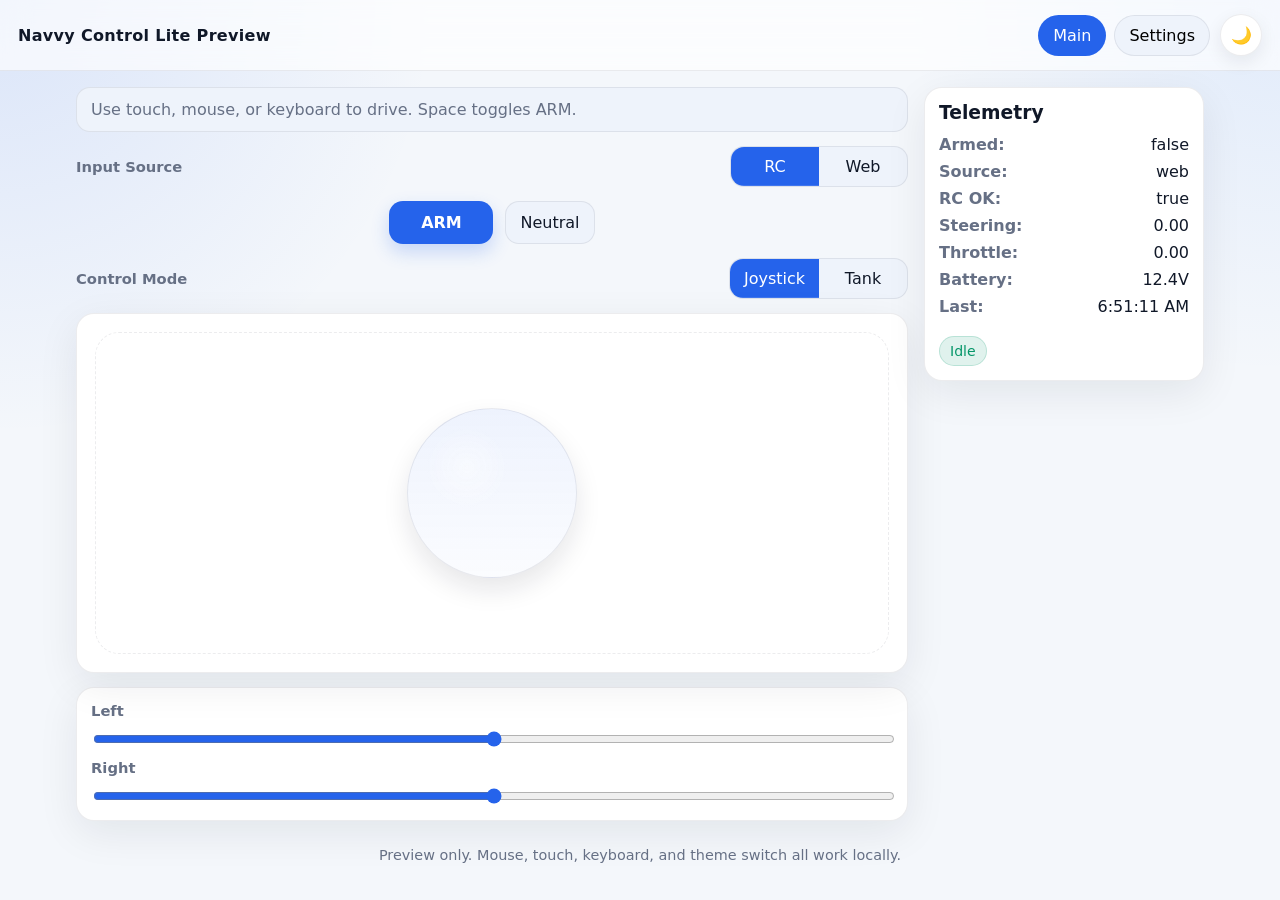
==== data/preview.html @ adaef07f "Updated UI elements" ====
<!doctype html>
<html lang="en" data-theme="light">
<head>
  <meta charset="utf-8" />
  <meta name="viewport" content="width=device-width,initial-scale=1" />
  <title>Navvy Control Lite Preview</title>
  <style>
    :root{color-scheme:light;--bg:#f4f7fb;--panel:#fff;--panel2:#eef3fb;--text:#101828;--muted:#667085;--border:rgba(16,24,40,.08);--accent:#2563eb;--accent2:#1d4ed8;--danger:#dc2626;--success:#059669;--shadow:0 12px 40px rgba(16,24,40,.08)}
    [data-theme="dark"]{color-scheme:dark;--bg:#07111f;--panel:#0d1728;--panel2:#132036;--text:#e5eef9;--muted:#94a3b8;--border:rgba(148,163,184,.16);--accent:#60a5fa;--accent2:#93c5fd;--danger:#fb7185;--success:#34d399;--shadow:0 16px 44px rgba(0,0,0,.3)}
    *{box-sizing:border-box;font-family:Inter,ui-sans-serif,system-ui,-apple-system,BlinkMacSystemFont,"Segoe UI",sans-serif}
    html,body{margin:0;min-height:100%;background:radial-gradient(circle at top left, rgba(37,99,235,.12), transparent 28%),radial-gradient(circle at top right, rgba(59,130,246,.10), transparent 24%),var(--bg);color:var(--text)}
    a{text-decoration:none;color:inherit}
    button,input{font:inherit}
    button{touch-action:manipulation}
    .topbar{display:flex;align-items:center;justify-content:space-between;gap:12px;padding:14px 18px;background:rgba(255,255,255,.65);backdrop-filter:blur(14px);border-bottom:1px solid var(--border);position:sticky;top:0;z-index:10}
    [data-theme="dark"] .topbar{background:rgba(13,23,40,.8)}
    .topbar h1{margin:0;font-size:1rem;letter-spacing:.02em}
    .topbar nav{display:flex;gap:10px;align-items:center}
    .icon-btn,.chip,.seg,.big,.muted{transition:transform .18s ease,background-color .18s ease,color .18s ease,border-color .18s ease,box-shadow .18s ease}
    .icon-btn{background:var(--panel);border:1px solid var(--border);font-size:1.05rem;cursor:pointer;width:42px;height:42px;border-radius:999px;display:grid;place-items:center;box-shadow:0 6px 18px rgba(16,24,40,.08)}
    .container{max-width:1160px;margin:0 auto;padding:16px;display:grid;gap:16px;grid-template-columns:minmax(0,1fr) 280px}
    .panel{background:var(--panel);padding:14px;border-radius:18px;border:1px solid var(--border);box-shadow:var(--shadow)}
    .controls{display:grid;gap:14px}
    .hint{margin:0;padding:12px 14px;border:1px solid var(--border);border-radius:14px;background:var(--panel2);color:var(--muted)}
    .row{display:flex;align-items:center;justify-content:space-between;gap:12px;flex-wrap:wrap}
    .row.center{justify-content:center}
    label{color:var(--muted);font-size:.92rem;font-weight:600}
    .segmented{display:inline-flex;border-radius:14px;overflow:hidden;border:1px solid var(--border);background:var(--panel2)}
    .seg{padding:10px 14px;border:0;background:transparent;color:var(--text);cursor:pointer;min-width:88px}
    .seg.active{background:var(--accent);color:#fff;box-shadow:inset 0 -1px 0 rgba(255,255,255,.12)}
    .seg:focus-visible,.icon-btn:focus-visible,.big:focus-visible,.muted:focus-visible,a:focus-visible,input:focus-visible{outline:2px solid var(--accent);outline-offset:2px}
    .big{padding:12px 18px;background:var(--accent);color:#fff;border:0;border-radius:14px;cursor:pointer;min-width:104px;font-weight:650;box-shadow:0 8px 18px rgba(37,99,235,.22)}
    .big.danger{background:var(--danger);box-shadow:0 8px 18px rgba(220,38,38,.22)}
    .muted{padding:11px 14px;border:1px solid var(--border);background:var(--panel2);border-radius:14px;cursor:pointer;color:var(--text)}
    .joystick{height:min(54vw,360px);display:flex;align-items:center;justify-content:center;touch-action:none;user-select:none;position:relative;overflow:hidden}
    .joystick::before{content:"";position:absolute;inset:18px;border-radius:24px;border:1px dashed var(--border);pointer-events:none}
    .stick{width:min(42vw,170px);aspect-ratio:1;border-radius:50%;background:radial-gradient(circle at 35% 35%, rgba(255,255,255,.45), transparent 26%),linear-gradient(180deg, rgba(37,99,235,.08), rgba(37,99,235,.02));border:1px solid var(--border);position:relative;box-shadow:0 12px 26px rgba(16,24,40,.10);will-change:transform}
    .telemetry{align-self:start;position:sticky;top:76px}
    .tele-row{margin:8px 0;display:flex;justify-content:space-between;gap:10px;color:var(--text)}
    .tele-row strong{color:var(--muted);font-weight:600}
    .status-pill{margin-top:12px;display:inline-flex;padding:6px 10px;border-radius:999px;background:rgba(5,150,105,.12);color:var(--success);font-size:.88rem;border:1px solid rgba(5,150,105,.18)}
    .status-pill[data-state="error"]{background:rgba(220,38,38,.12);color:var(--danger);border-color:rgba(220,38,38,.18)}
    .settings{display:grid;gap:12px;grid-template-columns:repeat(2,minmax(0,1fr))}
    .settings .wide{grid-column:1 / -1}
    input[type="text"],input[type="password"]{width:100%;padding:12px 14px;margin:6px 0 10px;border-radius:12px;border:1px solid var(--border);background:var(--panel2);color:var(--text)}
    input[type="range"]{width:100%;accent-color:var(--accent)}
    pre{white-space:pre-wrap;word-break:break-word;background:rgba(127,127,127,.08);padding:12px;border-radius:12px;border:1px solid var(--border);margin:0}
    .hidden{display:none}
    .page-switch{display:flex;gap:8px;flex-wrap:wrap}
    .chip{padding:10px 14px;border-radius:999px;border:1px solid var(--border);background:var(--panel2);cursor:pointer}
    .chip.active{background:var(--accent);color:#fff;border-color:transparent}
    .foot{padding:10px 16px 22px;text-align:center;color:var(--muted);font-size:.9rem}
    @media (max-width:900px){.container{grid-template-columns:1fr}.telemetry{position:static}.settings{grid-template-columns:1fr}}
    @media (max-width:640px){.topbar{padding:12px 14px}.container{padding:12px}.panel{padding:12px;border-radius:16px}.row{align-items:stretch}.segmented{width:100%}.seg{flex:1;min-width:0}.row.center{gap:10px}.big,.muted{flex:1}.joystick{height:300px}.stick{width:38vw;min-width:128px}}
    @media (prefers-reduced-motion:reduce){*,*::before,*::after{animation:none!important;transition:none!important;scroll-behavior:auto!important}}
  </style>
</head>
<body>
  <header class="topbar">
    <h1>Navvy Control Lite Preview</h1>
    <nav>
      <div class="page-switch" aria-label="Preview section switcher">
        <button class="chip active" id="showMain" type="button">Main</button>
        <button class="chip" id="showSettings" type="button">Settings</button>
      </div>
      <button id="themeBtn" class="icon-btn" type="button" aria-label="Toggle theme">🌙</button>
    </nav>
  </header>

  <main class="container">
    <section id="mainView" class="controls">
      <p class="hint" id="controlHint" role="status" aria-live="polite">Use touch, mouse, or keyboard to drive. Space toggles ARM.</p>
      <div class="row">
        <label>Input Source</label>
        <div class="segmented" id="sourceSeg" role="tablist" aria-label="Input source selection">
          <button data-source="rc" class="seg active" type="button" aria-pressed="true">RC</button>
          <button data-source="web" class="seg" type="button" aria-pressed="false">Web</button>
        </div>
      </div>
      <div class="row center">
        <button id="armBtn" class="big" type="button" aria-pressed="false">ARM</button>
        <button id="neutralBtn" class="muted" type="button">Neutral</button>
      </div>
      <div class="row">
        <label>Control Mode</label>
        <div class="segmented" id="modeSeg" role="tablist" aria-label="Control mode selection">
          <button data-mode="joystick" class="seg active" type="button" aria-pressed="true">Joystick</button>
          <button data-mode="tank" class="seg" type="button" aria-pressed="false">Tank</button>
        </div>
      </div>
      <div id="joystickArea" class="panel joystick" role="application" aria-label="Joystick control pad" tabindex="0">
        <div id="stick" class="stick"></div>
      </div>
      <div id="tankArea" class="panel hidden" style="display:grid;gap:10px;">
        <label for="leftSlider">Left</label>
        <input id="leftSlider" type="range" min="-100" max="100" value="0">
        <label for="rightSlider">Right</label>
        <input id="rightSlider" type="range" min="-100" max="100" value="0">
      </div>
    </section>

    <section id="settingsView" class="controls hidden">
      <div class="panel">
        <h3 style="margin:0 0 12px;">Settings</h3>
        <div class="settings">
          <div>
            <label>Device MAC</label>
            <pre>A4:CF:12:9B:20:31</pre>
          </div>
          <div>
            <label>WiFi Network</label>
            <pre>Navvy-Lite</pre>
          </div>
          <div>
            <label>Connectivity</label>
            <pre>SoftAP + WebSocket</pre>
          </div>
          <div>
            <label>Firmware</label>
            <pre>0.1.0-preview</pre>
          </div>
          <div class="wide">
            <label>SSID</label>
            <input type="text" value="Navvy-Lite">
            <label>Password</label>
            <input type="password" value="••••••••">
          </div>
          <div class="wide">
            <label>Notes</label>
            <pre>Demo preview only. The production build wires this page to /api/info and /api/wifi.</pre>
          </div>
        </div>
      </div>
    </section>

    <aside class="telemetry panel">
      <h3 style="margin:0 0 12px;">Telemetry</h3>
      <div class="tele-row"><strong>Armed:</strong> <span id="tele-armed">false</span></div>
      <div class="tele-row"><strong>Source:</strong> <span id="tele-source">web</span></div>
      <div class="tele-row"><strong>RC OK:</strong> <span id="tele-rcok">true</span></div>
      <div class="tele-row"><strong>Steering:</strong> <span id="tele-steer">0.00</span></div>
      <div class="tele-row"><strong>Throttle:</strong> <span id="tele-throttle">0.00</span></div>
      <div class="tele-row"><strong>Battery:</strong> <span id="tele-batt">12.4V</span></div>
      <div class="tele-row"><strong>Last:</strong> <span id="tele-last">—</span></div>
      <div class="status-pill" id="wifiStatus">Idle</div>
    </aside>
  </main>

  <footer class="foot">Preview only. Mouse, touch, keyboard, and theme switch all work locally.</footer>

  <script>
    const root = document.documentElement;
    const state = { mode: 'joystick', source: 'rc', armed: false, current: { x: 0, y: 0 }, target: { x: 0, y: 0 }, deadzone: 0.08, smoothing: 0.18, keys: { up: false, down: false, left: false, right: false } };
    const clamp = (v, min, max) => Math.min(max, Math.max(min, v));
    const lerp = (a, b, t) => a + (b - a) * t;
    const deadzone = (v, z) => Math.abs(v) <= z ? 0 : Math.sign(v) * clamp((Math.abs(v) - z) / (1 - z), 0, 1);
    const $ = (id) => document.getElementById(id);
    const setTheme = (theme) => { root.setAttribute('data-theme', theme); $('themeBtn').textContent = theme === 'dark' ? '☀' : '🌙'; };
    $('themeBtn').addEventListener('click', () => setTheme(root.getAttribute('data-theme') === 'dark' ? 'light' : 'dark'));
    $('showMain').addEventListener('click', () => { $('mainView').classList.remove('hidden'); $('settingsView').classList.add('hidden'); $('showMain').classList.add('active'); $('showSettings').classList.remove('active'); });
    $('showSettings').addEventListener('click', () => { $('mainView').classList.add('hidden'); $('settingsView').classList.remove('hidden'); $('showSettings').classList.add('active'); $('showMain').classList.remove('active'); });
    const setHint = (text) => $('controlHint').textContent = text;
    const setTelemetry = (x, y) => { $('tele-steer').textContent = x.toFixed(2); $('tele-throttle').textContent = y.toFixed(2); $('tele-last').textContent = new Date().toLocaleTimeString(); };
    const syncSeg = (selector, key, value) => document.querySelectorAll(selector + ' .seg').forEach((b) => { const active = b.dataset[key] === value; b.classList.toggle('active', active); b.setAttribute('aria-pressed', active ? 'true' : 'false'); });
    document.getElementById('sourceSeg').addEventListener('click', (e) => { const b = e.target.closest('button'); if (!b) return; state.source = b.dataset.source; syncSeg('#sourceSeg', 'source', state.source); });
    document.getElementById('modeSeg').addEventListener('click', (e) => { const b = e.target.closest('button'); if (!b) return; state.mode = b.dataset.mode; syncSeg('#modeSeg', 'mode', state.mode); $('joystickArea').classList.toggle('hidden', state.mode !== 'joystick'); $('tankArea').classList.toggle('hidden', state.mode !== 'tank'); setHint(state.mode === 'joystick' ? 'Joystick mode active. Use touch, mouse, or arrow keys.' : 'Tank mode active. Use both sliders together for drive control.'); });
    $('armBtn').addEventListener('click', () => { state.armed = !state.armed; $('armBtn').textContent = state.armed ? 'DISARM' : 'ARM'; $('armBtn').classList.toggle('danger', state.armed); $('armBtn').setAttribute('aria-pressed', state.armed ? 'true' : 'false'); $('tele-armed').textContent = state.armed ? 'true' : 'false'; });
    $('neutralBtn').addEventListener('click', () => { state.current = { x: 0, y: 0 }; state.target = { x: 0, y: 0 }; $('stick').style.transform = 'translate(0px, 0px)'; $('leftSlider').value = '0'; $('rightSlider').value = '0'; setTelemetry(0, 0); setHint('Returned to neutral.'); });
    const area = $('joystickArea');
    const stick = $('stick');
    let active = false;
    const pointerXY = (e) => { const r = area.getBoundingClientRect(); return { x: clamp(((e.clientX - r.left) / r.width) * 2 - 1, -1, 1), y: clamp(-(((e.clientY - r.top) / r.height) * 2 - 1), -1, 1) }; };
    const updateTarget = (x, y) => { state.target.x = deadzone(x, state.deadzone); state.target.y = deadzone(y, state.deadzone); };
    const tick = () => { state.current.x = lerp(state.current.x, state.target.x, state.smoothing); state.current.y = lerp(state.current.y, state.target.y, state.smoothing); stick.style.transform = `translate(${(state.current.x * 56).toFixed(1)}px, ${(-state.current.y * 56).toFixed(1)}px)`; setTelemetry(state.current.x, state.current.y); requestAnimationFrame(tick); };
    area.addEventListener('pointerdown', (e) => { active = true; area.setPointerCapture(e.pointerId); const p = pointerXY(e); updateTarget(p.x, p.y); setHint('Dragging joystick. Release to return to neutral.'); });
    area.addEventListener('pointermove', (e) => { if (!active) return; const p = pointerXY(e); updateTarget(p.x, p.y); });
    const finish = (e) => { if (!active) return; active = false; updateTarget(0, 0); setHint('Joystick returned to neutral.'); };
    area.addEventListener('pointerup', finish);
    area.addEventListener('pointercancel', finish);
    area.addEventListener('lostpointercapture', finish);
    ['leftSlider', 'rightSlider'].forEach((id) => $(id).addEventListener('input', () => { $('tele-source').textContent = 'web'; $('tele-rcok').textContent = 'true'; $('wifiStatus').textContent = 'Idle'; }));
    document.addEventListener('keydown', (e) => { if (e.altKey || e.ctrlKey || e.metaKey) return; const map = { ArrowUp: 'up', ArrowDown: 'down', ArrowLeft: 'left', ArrowRight: 'right' }; if (e.key === ' ') { e.preventDefault(); $('armBtn').click(); return; } const key = map[e.key]; if (!key) return; e.preventDefault(); state.keys[key] = true; const x = (state.keys.right ? 1 : 0) - (state.keys.left ? 1 : 0); const y = (state.keys.up ? 1 : 0) - (state.keys.down ? 1 : 0); updateTarget(x, y); });
    document.addEventListener('keyup', (e) => { const map = { ArrowUp: 'up', ArrowDown: 'down', ArrowLeft: 'left', ArrowRight: 'right' }; const key = map[e.key]; if (!key) return; state.keys[key] = false; const x = (state.keys.right ? 1 : 0) - (state.keys.left ? 1 : 0); const y = (state.keys.up ? 1 : 0) - (state.keys.down ? 1 : 0); updateTarget(x, y); });
    $('tele-last').textContent = new Date().toLocaleTimeString();
    setTheme('light');
    requestAnimationFrame(tick);
  </script>
</body>
</html>
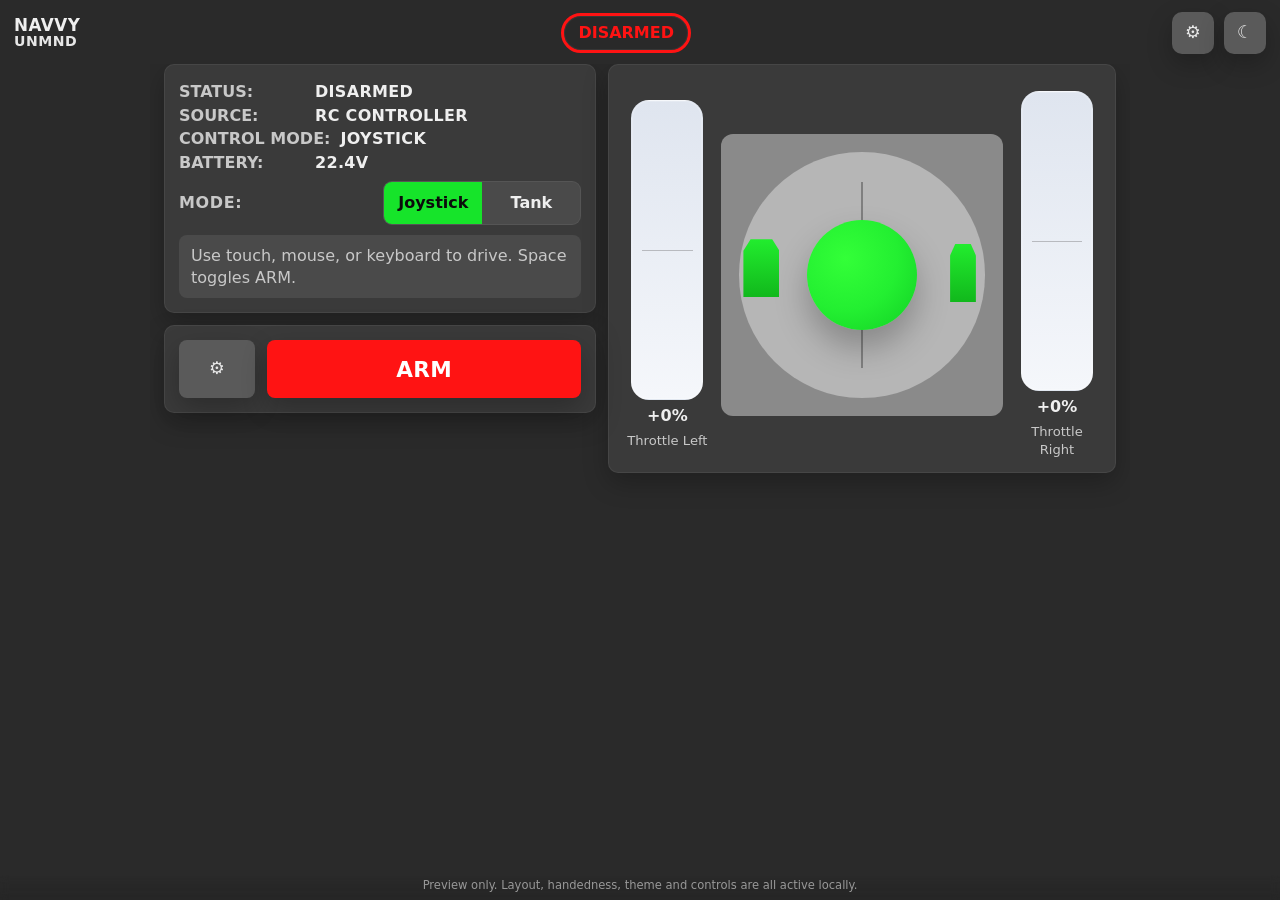
==== commit 9870237c: "Working prototype tested on device. Needs improvements to PWM recieve and UI scaling tweaks" ====
--- a/data/preview.html
+++ b/data/preview.html
@@ -1,4 +1,101 @@
 <!doctype html>
+<html lang="en">
+<head>
+  <meta charset="utf-8" />
+  <meta name="viewport" content="width=device-width,initial-scale=1" />
+  <title>Navvy Control Lite Preview</title>
+  <link rel="stylesheet" href="./style.css">
+</head>
+<body data-page="main" data-handed="right" data-theme="dark">
+  <header class="chrome">
+    <div class="brand" aria-label="Navvy brand">
+      <span>NAVVY</span>
+      <span>UNMND</span>
+    </div>
+
+    <button class="arm-pill arm-pill-disarmed" id="armPill" type="button" aria-live="polite" aria-pressed="false">DISARMED</button>
+
+    <div class="chrome-actions">
+      <a class="icon-btn icon-link" href="./settings-preview.html" aria-label="Open settings">
+        <span aria-hidden="true">⚙</span>
+      </a>
+      <button id="themeBtn" class="icon-btn" type="button" aria-label="Toggle theme">
+        <span aria-hidden="true">☾</span>
+      </button>
+    </div>
+  </header>
+
+  <main class="workspace workspace-main">
+    <section class="tile summary-tile">
+      <div class="summary-line"><span>STATUS:</span><strong id="statusValue">Disarmed</strong></div>
+      <div class="summary-line"><span>SOURCE:</span><strong id="sourceValue">RC Controller</strong></div>
+      <div class="summary-line"><span>CONTROL MODE:</span><strong id="modeValue">Joystick</strong></div>
+      <div class="summary-line"><span>BATTERY:</span><strong id="batteryValue">22.4V</strong></div>
+      <div class="mode-inline">
+        <span>MODE:</span>
+        <div class="segmented" id="modeSeg" role="tablist" aria-label="Control mode selection">
+          <button data-mode="joystick" class="seg active" type="button" aria-pressed="true">Joystick</button>
+          <button data-mode="tank" class="seg" type="button" aria-pressed="false">Tank</button>
+        </div>
+      </div>
+      <p id="controlHint" class="hint" role="status" aria-live="polite">Use touch, mouse, or keyboard to drive. Space toggles ARM.</p>
+    </section>
+
+    <section class="tile control-tile">
+      <div id="joystickPanel" class="control-stage">
+        <div class="joystick-layout">
+          <div class="drive-meter drive-meter-left" aria-label="Throttle left meter">
+            <div class="drive-meter-track"><div id="leftDriveBar" class="drive-meter-fill"></div></div>
+            <div class="drive-meter-value" id="leftDriveValue">0%</div>
+            <div class="drive-meter-label">Throttle Left</div>
+          </div>
+
+          <div class="joystick-frame" id="joystickArea" role="application" aria-label="Joystick control pad" tabindex="0">
+            <div class="joystick-cross"></div>
+            <div class="joystick-thumb" id="joystickThumb"></div>
+            <div class="joystick-mark mark-left" aria-hidden="true"></div>
+            <div class="joystick-mark mark-right" aria-hidden="true"></div>
+          </div>
+
+          <div class="drive-meter drive-meter-right" aria-label="Throttle right meter">
+            <div class="drive-meter-track"><div id="rightDriveBar" class="drive-meter-fill drive-meter-fill-right"></div></div>
+            <div class="drive-meter-value" id="rightDriveValue">0%</div>
+            <div class="drive-meter-label">Throttle Right</div>
+          </div>
+        </div>
+      </div>
+
+      <div id="tankPanel" class="control-stage tank-stage hidden" aria-label="Tank control">
+        <div class="tank-column">
+          <span class="tank-label">Left</span>
+          <div class="tank-track">
+            <div class="tank-fill" id="leftFill"></div>
+            <input id="leftSlider" class="tank-slider" type="range" min="-100" max="100" value="0" aria-label="Left drive control">
+          </div>
+        </div>
+        <div class="tank-column">
+          <span class="tank-label">Right</span>
+          <div class="tank-track">
+            <div class="tank-fill tank-fill-right" id="rightFill"></div>
+            <input id="rightSlider" class="tank-slider" type="range" min="-100" max="100" value="0" aria-label="Right drive control">
+          </div>
+        </div>
+      </div>
+    </section>
+
+    <section class="tile actions-tile">
+      <a class="action-gear icon-link" href="./settings-preview.html" aria-label="Open settings">
+        <span aria-hidden="true">⚙</span>
+      </a>
+      <button id="armBtn" class="arm-btn arm-btn-disarm" type="button" aria-pressed="false">ARM</button>
+    </section>
+  </main>
+
+  <footer class="foot">Preview only. Layout, handedness, theme and controls are all active locally.</footer>
+
+  <script src="./app.js"></script>
+</body>
+</html><!--
 <html lang="en" data-theme="light">
 <head>
   <meta charset="utf-8" />
@@ -186,4 +283,4 @@
     requestAnimationFrame(tick);
   </script>
 </body>
-</html>+</html>-->
--- a/data/style.css
+++ b/data/style.css
@@ -0,0 +1,462 @@
+:root{
+  color-scheme:dark;
+  --bg:#2a2a2a;
+  --panel:#3a3a3a;
+  --panel-2:#4a4a4a;
+  --panel-3:#555;
+  --text:#efefef;
+  --muted:#c8c8c8;
+  --border:rgba(255,255,255,.06);
+  --accent:#16e42a;
+  --accent-soft:rgba(22,228,42,.18);
+  --danger:#ff1313;
+  --danger-soft:rgba(255,19,19,.16);
+  --shadow:0 10px 26px rgba(0,0,0,.24);
+}
+
+[data-theme="light"]{
+  color-scheme:light;
+  --bg:#edf0f3;
+  --panel:#ffffff;
+  --panel-2:#f2f4f6;
+  --panel-3:#dfe4ea;
+  --text:#1b1f24;
+  --muted:#5c6670;
+  --border:rgba(17,24,39,.09);
+  --accent:#19c823;
+  --accent-soft:rgba(25,200,35,.12);
+  --danger:#d81717;
+  --danger-soft:rgba(216,23,23,.11);
+  --shadow:0 10px 24px rgba(15,23,42,.12);
+}
+
+*{box-sizing:border-box;font-family:Inter,ui-sans-serif,system-ui,-apple-system,BlinkMacSystemFont,"Segoe UI",sans-serif}
+html,body{min-height:100%;margin:0;background:var(--bg);color:var(--text)}
+body{line-height:1.35;display:flex;flex-direction:column;height:100dvh;overflow:hidden;overscroll-behavior:none}
+a{color:inherit;text-decoration:none}
+button,input{font:inherit}
+button{touch-action:manipulation}
+
+.chrome{
+  display:grid;
+  grid-template-columns:auto minmax(0,1fr) auto;
+  align-items:center;
+  gap:12px;
+  padding:12px 14px 10px;
+}
+
+.brand{
+  display:flex;
+  flex-direction:column;
+  gap:0;
+  font-weight:800;
+  letter-spacing:.03em;
+  line-height:1.05;
+}
+
+.brand span:first-child{font-size:1.05rem}
+.brand span:last-child{font-size:.88rem;opacity:.96}
+.brand-back{grid-template-columns:auto auto auto}
+.back-link{width:42px;height:42px}
+
+.chrome-actions{display:flex;align-items:center;gap:10px;justify-self:end}
+.icon-btn,.icon-link{
+  width:42px;height:42px;border-radius:10px;border:0;background:#5a5a5a;color:#e9e9e9;display:grid;place-items:center;box-shadow:var(--shadow);cursor:pointer
+}
+[data-theme="light"] .icon-btn,[data-theme="light"] .icon-link{background:#d9dde2;color:#262c34}
+.icon-btn span,.icon-link span{font-size:1.1rem;line-height:1}
+
+.arm-pill{
+  appearance:none;
+  display:inline-grid;
+  place-items:center;
+  font:inherit;
+  cursor:pointer;
+  justify-self:center;
+  min-width:116px;
+  padding:6px 14px;
+  border-radius:999px;
+  font-weight:800;
+  text-align:center;
+  border:3px solid currentColor;
+  box-shadow:inset 0 0 0 1px rgba(255,255,255,.06);
+}
+.arm-pill-armed{color:var(--accent);background:rgba(0,0,0,.03)}
+.arm-pill-disarmed{color:var(--danger);background:rgba(0,0,0,.03)}
+[data-theme="light"] .arm-pill{background:#fff}
+
+.workspace{
+  max-width:820px;
+  margin:0 auto;
+  padding:0 14px 16px;
+  display:grid;
+  flex:1 1 auto;
+  min-height:0;
+  overflow:hidden;
+  gap:12px;
+  grid-template-areas:
+    "summary"
+    "control"
+    "actions";
+}
+
+.workspace-main{max-width:560px;grid-template-rows:auto minmax(0,1fr) auto}
+.workspace-settings{max-width:760px;grid-template-rows:auto minmax(0,1fr) auto}
+
+.tile{
+  background:var(--panel);
+  border-radius:10px;
+  box-shadow:var(--shadow);
+  border:1px solid var(--border);
+}
+
+.summary-tile,
+.settings-tile,
+.logs-tile,
+.control-tile,
+.actions-tile{padding:14px}
+
+.control-tile,
+.summary-tile,
+.actions-tile,
+.settings-tile,
+.logs-tile{min-height:0}
+
+.summary-tile{grid-area:summary}
+.control-tile{grid-area:control}
+.actions-tile{grid-area:actions}
+
+.summary-line{
+  display:flex;
+  gap:10px;
+  align-items:baseline;
+  margin:2px 0;
+  font-size:1rem;
+  font-weight:800;
+  text-transform:uppercase;
+}
+
+.summary-line span{min-width:126px;color:var(--muted)}
+.summary-line strong{font-size:1rem;letter-spacing:.02em}
+
+.mode-inline{
+  display:flex;
+  align-items:center;
+  justify-content:space-between;
+  gap:10px;
+  margin-top:8px;
+}
+
+.mode-inline > span{color:var(--muted);font-weight:800;letter-spacing:.04em}
+
+.hint{
+  margin:10px 0 0;
+  padding:10px 12px;
+  border-radius:8px;
+  background:var(--panel-2);
+  color:var(--muted);
+}
+
+.segmented{
+  display:inline-flex;
+  overflow:hidden;
+  border-radius:9px;
+  border:1px solid var(--border);
+  background:var(--panel-2);
+}
+
+.seg{
+  appearance:none;
+  border:0;
+  background:transparent;
+  color:var(--text);
+  padding:10px 14px;
+  font-weight:700;
+  min-width:98px;
+  cursor:pointer;
+}
+
+.seg.active{
+  background:var(--accent);
+  color:#0b0b0b;
+}
+
+.seg:focus-visible,.icon-btn:focus-visible,.icon-link:focus-visible,.arm-btn:focus-visible,.tank-slider:focus-visible,input:focus-visible{outline:2px solid var(--accent);outline-offset:2px}
+
+.control-stage{margin-top:12px}
+
+.control-tile{overflow:hidden;display:grid;align-content:stretch}
+.control-stage{min-height:0;overflow:hidden}
+
+.joystick-layout{
+  display:grid;
+  grid-template-columns:minmax(56px, 74px) minmax(0, 1fr) minmax(56px, 74px);
+  align-items:center;
+  gap:10px;
+}
+
+.drive-meter{
+  display:grid;
+  justify-items:center;
+  gap:8px;
+}
+
+.drive-meter-track{
+  position:relative;
+  width:100%;
+  max-width:72px;
+  min-height:clamp(160px, 29vh, 240px);
+  border-radius:18px;
+  overflow:hidden;
+  background:linear-gradient(180deg, #dfe5ef, #f5f7fb);
+  border:1px solid var(--border);
+  box-shadow:inset 0 0 0 1px rgba(255,255,255,.18);
+}
+
+.drive-meter-track::before{
+  content:"";
+  position:absolute;
+  left:14%;
+  right:14%;
+  top:50%;
+  height:1px;
+  background:rgba(90,90,90,.35);
+  z-index:0;
+}
+
+.drive-meter-fill{
+  position:absolute;
+  left:0;
+  right:0;
+  bottom:50%;
+  height:0;
+  background:linear-gradient(180deg, #42d7f5, #2289d9);
+  border-radius:0 0 16px 16px;
+  transform-origin:50% 100%;
+}
+
+.drive-meter-fill.drive-meter-fill-right{background:linear-gradient(180deg, #42d7f5, #2289d9)}
+.drive-meter-fill.is-forward{background:linear-gradient(180deg, #69f07b, #16c32b)}
+.drive-meter-fill.is-reverse{background:linear-gradient(180deg, #f0a6e8, #e263d1)}
+
+.drive-meter-right .drive-meter-fill{transform-origin:50% 0%;}
+
+.drive-meter-value{font-size:1rem;font-weight:900;line-height:1}
+.drive-meter-label{font-size:.82rem;color:var(--muted);text-align:center}
+
+.joystick-frame{width:100%;min-height:clamp(190px, 33vh, 280px)}
+
+.tank-stage{
+  display:grid;
+  grid-template-columns:1fr;
+  gap:14px;
+  min-height:0;
+}
+
+.tank-column{
+  width:100%;
+}
+
+.joystick-frame{
+  position:relative;
+  aspect-ratio:1;
+  min-height:280px;
+  border-radius:12px;
+  background:#8a8a8a;
+  overflow:hidden;
+  display:grid;
+  place-items:center;
+}
+
+.joystick-frame::before{
+  content:"";
+  position:absolute;
+  inset:18px;
+  border-radius:50%;
+  background:#b6b6b6;
+}
+
+.joystick-cross,
+.joystick-cross::before{
+  position:absolute;
+  background:rgba(90,90,90,.6);
+  content:"";
+}
+
+.joystick-cross{width:2px;height:66%;left:50%;top:17%;transform:translateX(-50%)}
+.joystick-cross::before{width:66%;height:2px;left:50%;top:50%;transform:translate(-50%,-50%)}
+
+.joystick-thumb{
+  position:absolute;
+  left:50%;top:50%;
+  width:min(26vw,110px);
+  aspect-ratio:1;
+  border-radius:50%;
+  transform:translate(-50%,-50%);
+  background:radial-gradient(circle at 35% 35%, #33ff38 0%, #23ef31 52%, #11cf24 100%);
+  box-shadow:0 18px 32px rgba(0,0,0,.25);
+}
+
+.joystick-mark{
+  position:absolute;
+  bottom:42%;
+  width:36px;
+  height:58px;
+  background:linear-gradient(180deg, #22ed2e, #11b81c);
+  clip-path:polygon(20% 0%, 80% 0%, 100% 20%, 100% 100%, 0 100%, 0 20%);
+}
+.mark-left{left:22px}
+.mark-right{right:22px;transform:scaleX(.72) translateY(5px)}
+
+.tank-column{display:grid;gap:10px;align-content:stretch}
+.tank-label{color:var(--muted);font-weight:800;text-transform:uppercase;font-size:.82rem;letter-spacing:.04em}
+
+.tank-track{
+  position:relative;
+  border-radius:12px;
+  background:linear-gradient(180deg, #b8c0cb, #d8dde4);
+  min-height:clamp(180px, 30vh, 250px);
+  overflow:hidden;
+}
+
+.tank-track::after{
+  content:"";
+  position:absolute;
+  inset:18px 22%;
+  border-radius:10px;
+  background:rgba(255,255,255,.32);
+}
+
+.tank-fill{
+  position:absolute;
+  left:22%;right:22%;
+  bottom:50%;
+  height:0;
+  border-radius:0 0 10px 10px;
+  background:linear-gradient(180deg, #1df02f, #11c01f);
+  z-index:1;
+}
+.tank-fill.tank-fill-right{background:linear-gradient(180deg, #e9a1e7, #d97dcd)}
+.tank-slider{
+  position:absolute;
+  inset:0;
+  width:100%;
+  height:100%;
+  margin:0;
+  opacity:0;
+  z-index:2;
+  cursor:pointer;
+  writing-mode:vertical-lr;
+  direction:rtl;
+  touch-action:none;
+}
+
+.actions-tile{
+  display:flex;
+  align-items:center;
+  justify-content:space-between;
+  gap:12px;
+}
+
+.action-gear{width:76px;height:58px;border-radius:8px;flex:0 0 auto}
+
+.arm-btn{
+  flex:1;
+  min-height:58px;
+  border:0;
+  border-radius:8px;
+  font-size:1.35rem;
+  font-weight:900;
+  letter-spacing:.02em;
+  cursor:pointer;
+  box-shadow:var(--shadow);
+}
+
+.arm-btn-arm{background:var(--accent);color:#ecffee}
+.arm-btn-disarm{background:var(--danger);color:#fefefe}
+
+body[data-handed="left"] .actions-tile{flex-direction:row-reverse}
+body[data-handed="left"] .settings-actions{justify-content:flex-start}
+
+.settings-tile,.logs-tile{display:grid;gap:12px}
+.settings-tile h2,.logs-tile h2{margin:0;font-size:1.05rem}
+.setting-block{display:grid;gap:8px}
+.settings-actions{display:flex;justify-content:flex-end}
+.status-note{padding:10px 12px;border-radius:8px;background:var(--panel-2);color:var(--muted)}
+
+.settings-info .summary-line span{min-width:148px}
+.logs-tile pre{margin:0;min-height:96px;white-space:pre-wrap;word-break:break-word;background:var(--panel-2);padding:12px;border-radius:8px;border:1px solid var(--border)}
+
+.hidden{display:none !important}
+.foot{padding:4px 16px 8px;text-align:center;color:var(--muted);font-size:.72rem;line-height:1.2;pointer-events:none;opacity:.7;max-height:2.2em;overflow:hidden}
+
+body[data-page="main"] .foot{position:fixed;left:0;right:0;bottom:0;background:linear-gradient(180deg, transparent, rgba(0,0,0,.14));backdrop-filter:blur(4px)}
+
+@media (orientation:landscape){
+  .workspace{padding-bottom:12px}
+  .workspace-main{max-width:980px}
+  .workspace-main{grid-template-columns:minmax(250px, .92fr) minmax(300px, 1.08fr)}
+  .joystick-layout{grid-template-columns:minmax(64px, 88px) minmax(0, 1fr) minmax(64px, 88px)}
+  .drive-meter-track{min-height:clamp(200px, 38vh, 300px)}
+  .tank-stage{
+    grid-template-columns:minmax(0,1fr) minmax(0,1fr);
+    gap:clamp(24px, 8vw, 120px);
+    align-items:center;
+  }
+  .tank-column{max-width:220px}
+  .tank-column:first-child{justify-self:start}
+  .tank-column:last-child{justify-self:end}
+  body[data-handed="right"] .workspace-main{
+    grid-template-columns:minmax(250px, .92fr) minmax(300px, 1.08fr);
+    grid-template-areas:
+      "summary control"
+      "actions control";
+    align-items:start;
+  }
+  body[data-handed="left"] .workspace-main{
+    grid-template-columns:minmax(300px, 1.08fr) minmax(250px, .92fr);
+    grid-template-areas:
+      "control summary"
+      "control actions";
+    align-items:start;
+  }
+  .workspace-settings{
+    max-width:980px;
+    grid-template-columns:repeat(2,minmax(0,1fr));
+    grid-template-areas:
+      "summary settings"
+      "logs settings";
+  }
+  .workspace-settings .summary-tile{grid-area:summary}
+  .workspace-settings .settings-tile{grid-area:settings}
+  .workspace-settings .logs-tile{grid-area:logs}
+}
+
+@media (max-width:760px){
+  .chrome{grid-template-columns:auto 1fr auto}
+  .arm-pill{min-width:104px;font-size:.92rem}
+  .workspace{padding-inline:8px;gap:8px}
+  .workspace-main,.workspace-settings{max-width:none}
+  body[data-page="main"] .foot{display:none}
+  .summary-tile,.control-tile,.actions-tile,.settings-tile,.logs-tile{padding:10px}
+  .summary-line{font-size:.86rem;gap:8px;margin:1px 0}
+  .summary-line span{min-width:92px}
+  .mode-inline{align-items:center}
+  .joystick-layout{grid-template-columns:clamp(30px, 8.5vw, 42px) minmax(0,1fr) clamp(30px, 8.5vw, 42px);gap:6px}
+  .drive-meter{gap:4px;align-self:stretch}
+  .drive-meter-track{min-height:clamp(150px, 28vh, 220px);max-width:40px;border-radius:14px}
+  .drive-meter-value{font-size:.72rem}
+  .drive-meter-label{display:none}
+  .joystick-frame{min-height:clamp(170px, 33vh, 230px)}
+  .tank-track{min-height:clamp(170px, 27vh, 210px)}
+  .seg{min-width:72px;padding:9px 10px}
+  .actions-tile{flex-direction:row;gap:10px}
+  .action-gear{width:56px;height:48px}
+  .arm-btn{min-height:48px;font-size:1.12rem}
+  body[data-handed="left"] .actions-tile{flex-direction:row-reverse}
+  .workspace-settings{grid-template-columns:1fr}
+}
+
+@media (prefers-reduced-motion:reduce){
+  *,*::before,*::after{animation:none!important;transition:none!important;scroll-behavior:auto!important}
+}
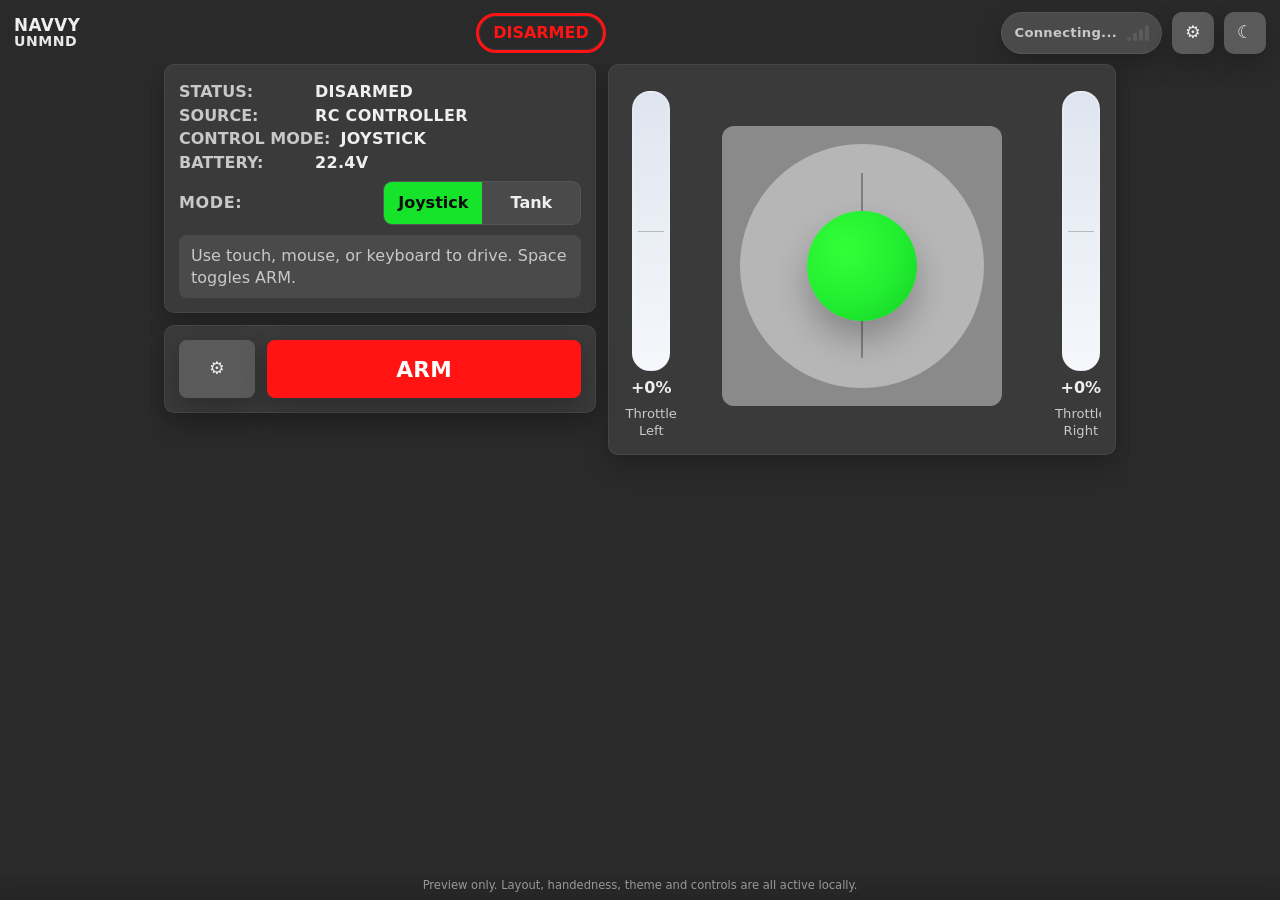
==== commit f24644c9: "UI Corrections and slider adjustments" ====
--- a/data/preview.html
+++ b/data/preview.html
@@ -2,9 +2,9 @@
 <html lang="en">
 <head>
   <meta charset="utf-8" />
-  <meta name="viewport" content="width=device-width,initial-scale=1" />
+  <meta name="viewport" content="width=device-width,initial-scale=1,maximum-scale=1,user-scalable=no" />
   <title>Navvy Control Lite Preview</title>
-  <link rel="stylesheet" href="./style.css">
+  <link rel="stylesheet" href="./style.css?v=20260531a">
 </head>
 <body data-page="main" data-handed="right" data-theme="dark">
   <header class="chrome">
@@ -16,6 +16,12 @@
     <button class="arm-pill arm-pill-disarmed" id="armPill" type="button" aria-live="polite" aria-pressed="false">DISARMED</button>
 
     <div class="chrome-actions">
+      <div class="net-chip" id="netChip" aria-label="Connectivity status">
+        <span class="net-chip-text" id="netChipText">Connecting...</span>
+        <span class="signal-bars" id="signalBars" aria-hidden="true">
+          <span></span><span></span><span></span><span></span>
+        </span>
+      </div>
       <a class="icon-btn icon-link" href="./settings-preview.html" aria-label="Open settings">
         <span aria-hidden="true">⚙</span>
       </a>
@@ -93,7 +99,7 @@
 
   <footer class="foot">Preview only. Layout, handedness, theme and controls are all active locally.</footer>
 
-  <script src="./app.js"></script>
+  <script src="./app.js?v=20260531a"></script>
 </body>
 </html><!--
 <html lang="en" data-theme="light">
--- a/data/style.css
+++ b/data/style.css
@@ -31,8 +31,9 @@
 }
 
 *{box-sizing:border-box;font-family:Inter,ui-sans-serif,system-ui,-apple-system,BlinkMacSystemFont,"Segoe UI",sans-serif}
-html,body{min-height:100%;margin:0;background:var(--bg);color:var(--text)}
-body{line-height:1.35;display:flex;flex-direction:column;height:100dvh;overflow:hidden;overscroll-behavior:none}
+html,body{min-height:100%;margin:0;background:var(--bg);color:var(--text);width:100%;overflow-x:hidden}
+body{line-height:1.35;display:flex;flex-direction:column;height:var(--app-height,100vh);overflow:hidden;overscroll-behavior:none;-webkit-text-size-adjust:100%;touch-action:manipulation}
+body[data-page="main"]{touch-action:none}
 a{color:inherit;text-decoration:none}
 button,input{font:inherit}
 button{touch-action:manipulation}
@@ -60,6 +61,60 @@
 .back-link{width:42px;height:42px}
 
 .chrome-actions{display:flex;align-items:center;gap:10px;justify-self:end}
+.net-chip{
+  display:inline-flex;
+  align-items:center;
+  gap:10px;
+  min-height:42px;
+  padding:0 12px;
+  border-radius:999px;
+  border:1px solid var(--border);
+  background:var(--panel-2);
+  color:var(--muted);
+  box-shadow:var(--shadow);
+  font-weight:800;
+  letter-spacing:.02em;
+  white-space:nowrap;
+}
+
+.net-chip-text{font-size:.82rem}
+
+.signal-bars{
+  display:inline-grid;
+  grid-auto-flow:column;
+  align-items:end;
+  gap:2px;
+  height:16px;
+}
+
+.signal-bars span{
+  width:4px;
+  border-radius:999px;
+  background:rgba(255,255,255,.28);
+  opacity:.34;
+}
+
+.signal-bars span:nth-child(1){height:4px}
+.signal-bars span:nth-child(2){height:8px}
+.signal-bars span:nth-child(3){height:12px}
+.signal-bars span:nth-child(4){height:16px}
+
+.signal-bars[data-level="1"] span:nth-child(1),
+.signal-bars[data-level="2"] span:nth-child(-n+2),
+.signal-bars[data-level="3"] span:nth-child(-n+3),
+.signal-bars[data-level="4"] span{
+  background:var(--accent);
+  opacity:1;
+}
+
+.signal-bars.inline{height:14px}
+.signal-bars.inline span{width:3px}
+.signal-bars.inline span:nth-child(1){height:3px}
+.signal-bars.inline span:nth-child(2){height:6px}
+.signal-bars.inline span:nth-child(3){height:9px}
+.signal-bars.inline span:nth-child(4){height:12px}
+
+.signal-bars[data-level="0"] span{opacity:.14}
 .icon-btn,.icon-link{
   width:42px;height:42px;border-radius:10px;border:0;background:#5a5a5a;color:#e9e9e9;display:grid;place-items:center;box-shadow:var(--shadow);cursor:pointer
 }
@@ -92,6 +147,7 @@
   display:grid;
   flex:1 1 auto;
   min-height:0;
+  min-width:0;
   overflow:hidden;
   gap:12px;
   grid-template-areas:
@@ -101,7 +157,7 @@
 }
 
 .workspace-main{max-width:560px;grid-template-rows:auto minmax(0,1fr) auto}
-.workspace-settings{max-width:760px;grid-template-rows:auto minmax(0,1fr) auto}
+.workspace-settings{max-width:640px;grid-template-columns:1fr;grid-template-rows:auto auto;grid-template-areas:"summary" "settings"}
 
 .tile{
   background:var(--panel);
@@ -190,7 +246,7 @@
 
 .joystick-layout{
   display:grid;
-  grid-template-columns:minmax(56px, 74px) minmax(0, 1fr) minmax(56px, 74px);
+  grid-template-columns:minmax(44px, 58px) minmax(0, 1fr) minmax(44px, 58px);
   align-items:center;
   gap:10px;
 }
@@ -199,12 +255,15 @@
   display:grid;
   justify-items:center;
   gap:8px;
-}
+  min-width:0;
+}
+
+.joystick-layout{justify-content:space-between}
 
 .drive-meter-track{
   position:relative;
   width:100%;
-  max-width:72px;
+  max-width:46px;
   min-height:clamp(160px, 29vh, 240px);
   border-radius:18px;
   overflow:hidden;
@@ -241,7 +300,16 @@
 
 .drive-meter-right .drive-meter-fill{transform-origin:50% 0%;}
 
-.drive-meter-value{font-size:1rem;font-weight:900;line-height:1}
+.drive-meter-value{
+  width:100%;
+  min-width:5ch;
+  text-align:center;
+  font-size:1rem;
+  font-weight:900;
+  line-height:1.1;
+  font-variant-numeric:tabular-nums;
+  font-feature-settings:"tnum" 1;
+}
 .drive-meter-label{font-size:.82rem;color:var(--muted);text-align:center}
 
 .joystick-frame{width:100%;min-height:clamp(190px, 33vh, 280px)}
@@ -260,12 +328,17 @@
 .joystick-frame{
   position:relative;
   aspect-ratio:1;
+  width:min(100%,280px);
   min-height:280px;
+  justify-self:center;
   border-radius:12px;
   background:#8a8a8a;
   overflow:hidden;
   display:grid;
   place-items:center;
+  touch-action:none;
+  user-select:none;
+  -webkit-user-select:none;
 }
 
 .joystick-frame::before{
@@ -297,17 +370,6 @@
   box-shadow:0 18px 32px rgba(0,0,0,.25);
 }
 
-.joystick-mark{
-  position:absolute;
-  bottom:42%;
-  width:36px;
-  height:58px;
-  background:linear-gradient(180deg, #22ed2e, #11b81c);
-  clip-path:polygon(20% 0%, 80% 0%, 100% 20%, 100% 100%, 0 100%, 0 20%);
-}
-.mark-left{left:22px}
-.mark-right{right:22px;transform:scaleX(.72) translateY(5px)}
-
 .tank-column{display:grid;gap:10px;align-content:stretch}
 .tank-label{color:var(--muted);font-weight:800;text-transform:uppercase;font-size:.82rem;letter-spacing:.04em}
 
@@ -317,6 +379,7 @@
   background:linear-gradient(180deg, #b8c0cb, #d8dde4);
   min-height:clamp(180px, 30vh, 250px);
   overflow:hidden;
+  touch-action:none;
 }
 
 .tank-track::after{
@@ -332,7 +395,7 @@
   left:22%;right:22%;
   bottom:50%;
   height:0;
-  border-radius:0 0 10px 10px;
+  border-radius:12px;
   background:linear-gradient(180deg, #1df02f, #11c01f);
   z-index:1;
 }
@@ -384,7 +447,10 @@
 .settings-actions{display:flex;justify-content:flex-end}
 .status-note{padding:10px 12px;border-radius:8px;background:var(--panel-2);color:var(--muted)}
 
-.settings-info .summary-line span{min-width:148px}
+.settings-info .summary-line{display:grid;grid-template-columns:minmax(0,112px) minmax(0,1fr);align-items:start}
+.settings-info .summary-line span{min-width:0}
+.settings-info .summary-line strong{min-width:0;overflow-wrap:anywhere}
+.settings-info .summary-line-signal strong{display:flex;align-items:center;gap:6px;flex-wrap:wrap}
 .logs-tile pre{margin:0;min-height:96px;white-space:pre-wrap;word-break:break-word;background:var(--panel-2);padding:12px;border-radius:8px;border:1px solid var(--border)}
 
 .hidden{display:none !important}
@@ -396,14 +462,14 @@
   .workspace{padding-bottom:12px}
   .workspace-main{max-width:980px}
   .workspace-main{grid-template-columns:minmax(250px, .92fr) minmax(300px, 1.08fr)}
-  .joystick-layout{grid-template-columns:minmax(64px, 88px) minmax(0, 1fr) minmax(64px, 88px)}
-  .drive-meter-track{min-height:clamp(200px, 38vh, 300px)}
+  .joystick-layout{grid-template-columns:minmax(36px, 48px) minmax(0, 1fr) minmax(36px, 48px);gap:8px}
+  .drive-meter-track{min-height:clamp(180px, 36vh, 280px);max-width:38px}
   .tank-stage{
     grid-template-columns:minmax(0,1fr) minmax(0,1fr);
-    gap:clamp(24px, 8vw, 120px);
+    gap:clamp(14px, 4vw, 32px);
     align-items:center;
   }
-  .tank-column{max-width:220px}
+  .tank-column{max-width:none}
   .tank-column:first-child{justify-self:start}
   .tank-column:last-child{justify-self:end}
   body[data-handed="right"] .workspace-main{
@@ -421,31 +487,77 @@
     align-items:start;
   }
   .workspace-settings{
-    max-width:980px;
-    grid-template-columns:repeat(2,minmax(0,1fr));
+    max-width:640px;
+    grid-template-columns:1fr;
     grid-template-areas:
-      "summary settings"
-      "logs settings";
+      "summary"
+      "settings";
   }
   .workspace-settings .summary-tile{grid-area:summary}
   .workspace-settings .settings-tile{grid-area:settings}
-  .workspace-settings .logs-tile{grid-area:logs}
+
+  body[data-mode="tank"] .workspace-main{
+    grid-template-columns:minmax(36px, 48px) minmax(0, 1fr) minmax(36px, 48px);
+    grid-template-areas:
+      "summary summary summary"
+      "control control control"
+      "actions actions actions";
+    max-width:none;
+  }
+
+  body[data-mode="tank"] .control-tile{
+    overflow:visible;
+  }
+
+  body[data-mode="tank"] .tank-stage{
+    position:fixed;
+    left:0;
+    right:0;
+    top:74px;
+    bottom:22px;
+    display:grid;
+    grid-template-columns:minmax(36px, 48px) minmax(0, 1fr) minmax(36px, 48px);
+    align-items:stretch;
+    gap:8px;
+    padding:0 6px;
+    pointer-events:none;
+    z-index:2;
+  }
+
+  body[data-mode="tank"] .tank-column{
+    pointer-events:auto;
+    width:100%;
+    align-self:stretch;
+  }
+
+  body[data-mode="tank"] .tank-column:first-child{grid-column:1;justify-self:start}
+  body[data-mode="tank"] .tank-column:last-child{grid-column:3;justify-self:end}
+
+  body[data-mode="tank"] .tank-column .tank-track{min-height:calc(100dvh - 120px);max-height:none}
+  body[data-mode="tank"] .tank-column .tank-track,
+  body[data-mode="tank"] .tank-column .tank-slider{width:clamp(36px, 7vw, 48px)}
+  body[data-mode="tank"] .tank-column .tank-label{display:none}
 }
 
 @media (max-width:760px){
   .chrome{grid-template-columns:auto 1fr auto}
   .arm-pill{min-width:104px;font-size:.92rem}
+  .net-chip{padding:0 10px;gap:8px;min-height:38px}
+  .net-chip-text{font-size:.74rem}
   .workspace{padding-inline:8px;gap:8px}
   .workspace-main,.workspace-settings{max-width:none}
   body[data-page="main"] .foot{display:none}
   .summary-tile,.control-tile,.actions-tile,.settings-tile,.logs-tile{padding:10px}
   .summary-line{font-size:.86rem;gap:8px;margin:1px 0}
   .summary-line span{min-width:92px}
+  .summary-line-signal strong{gap:6px}
+  .settings-info .summary-line{flex-wrap:wrap;align-items:flex-start}
+  .settings-info .summary-line strong{word-break:break-word}
   .mode-inline{align-items:center}
-  .joystick-layout{grid-template-columns:clamp(30px, 8.5vw, 42px) minmax(0,1fr) clamp(30px, 8.5vw, 42px);gap:6px}
+  .joystick-layout{grid-template-columns:clamp(24px, 7vw, 34px) minmax(0,1fr) clamp(24px, 7vw, 34px);gap:6px}
   .drive-meter{gap:4px;align-self:stretch}
-  .drive-meter-track{min-height:clamp(150px, 28vh, 220px);max-width:40px;border-radius:14px}
-  .drive-meter-value{font-size:.72rem}
+  .drive-meter-track{min-height:clamp(146px, 27vh, 212px);max-width:30px;border-radius:12px}
+  .drive-meter-value{font-size:.72rem;min-width:4.5ch}
   .drive-meter-label{display:none}
   .joystick-frame{min-height:clamp(170px, 33vh, 230px)}
   .tank-track{min-height:clamp(170px, 27vh, 210px)}
@@ -455,6 +567,39 @@
   .arm-btn{min-height:48px;font-size:1.12rem}
   body[data-handed="left"] .actions-tile{flex-direction:row-reverse}
   .workspace-settings{grid-template-columns:1fr}
+  .settings-tile,.logs-tile{padding:8px}
+  .settings-tile h2,.logs-tile h2{font-size:.98rem}
+  .setting-block label{font-size:.82rem}
+  .settings-tile .hint{font-size:.8rem;line-height:1.22;padding:8px 10px}
+  .settings-info .summary-line{grid-template-columns:minmax(0,84px) minmax(0,1fr)}
+  .settings-info .summary-line span{min-width:0;font-size:.74rem}
+  .seg{min-width:0;padding:7px 8px;font-size:.8rem}
+  .segmented{width:100%}
+  .settings-actions{justify-content:stretch}
+  .settings-actions .arm-btn{width:100%}
+  .signal-bars.inline{height:9px;gap:1px}
+  .signal-bars.inline span{width:1.5px}
+  .settings-info .summary-line-signal{gap:6px}
+  .settings-info .summary-line-signal strong{font-size:.76rem;display:flex;align-items:center;gap:5px;white-space:normal}
+  .settings-tile input{font-size:16px;padding:10px 12px}
+  .settings-actions .arm-btn,
+  .settings-tile input{line-height:1.1}
+
+  body[data-mode="tank"] .tank-stage{
+    grid-template-columns:minmax(0,1fr) minmax(0,1fr);
+    gap:8px;
+  }
+
+  body[data-mode="tank"] .tank-column:first-child,
+  body[data-mode="tank"] .tank-column:last-child{
+    grid-column:auto;
+    justify-self:stretch;
+  }
+
+  body[data-mode="tank"] .tank-column .tank-track,
+  body[data-mode="tank"] .tank-column .tank-slider{
+    width:100%;
+  }
 }
 
 @media (prefers-reduced-motion:reduce){
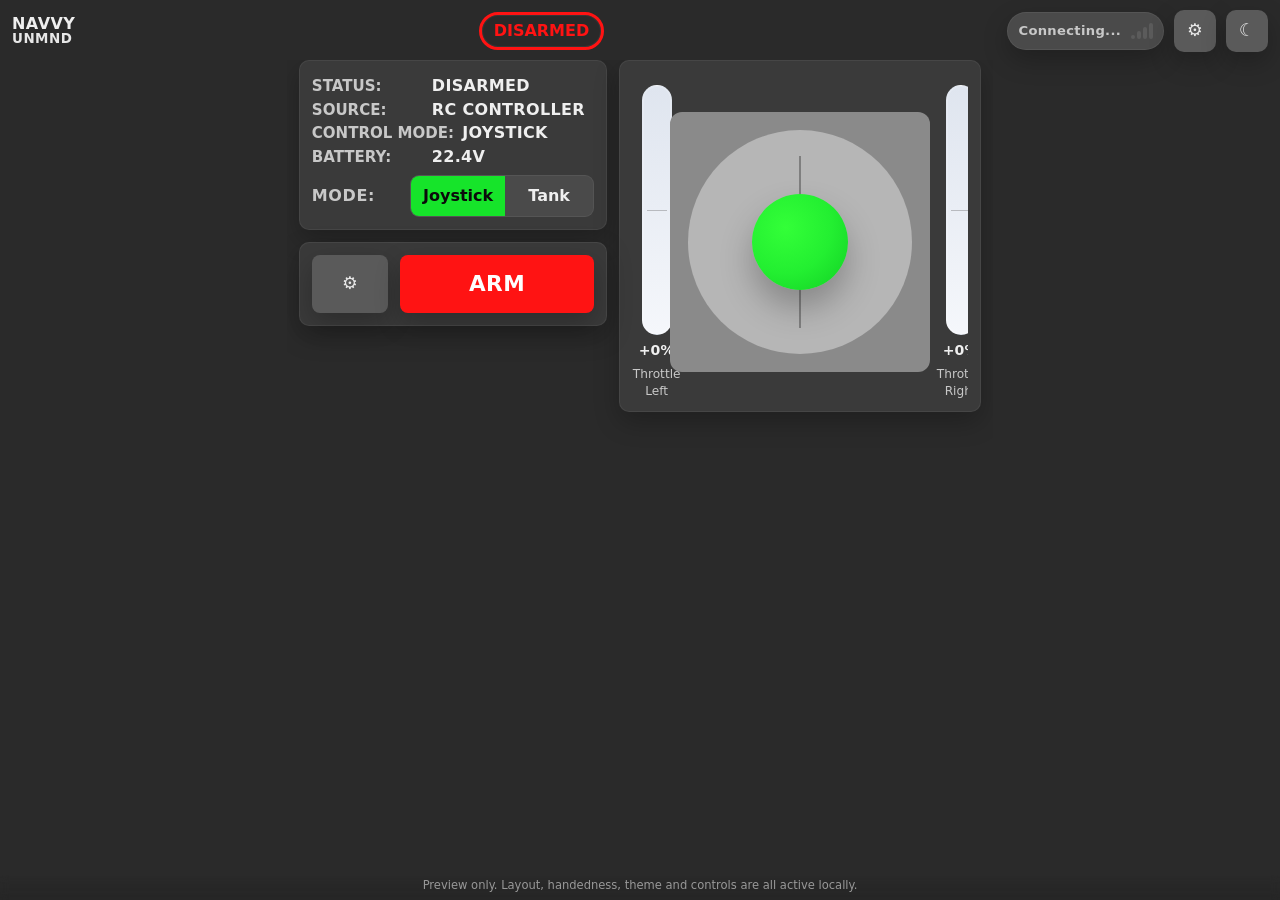
==== commit fcd23331: "UI changes. PWM output for throttleLeft & throttleright" ====
--- a/data/preview.html
+++ b/data/preview.html
@@ -44,7 +44,7 @@
           <button data-mode="tank" class="seg" type="button" aria-pressed="false">Tank</button>
         </div>
       </div>
-      <p id="controlHint" class="hint" role="status" aria-live="polite">Use touch, mouse, or keyboard to drive. Space toggles ARM.</p>
+      <p id="controlHint" class="hint" role="status" aria-live="polite"></p>
     </section>
 
     <section class="tile control-tile">
--- a/data/style.css
+++ b/data/style.css
@@ -32,7 +32,7 @@
 
 *{box-sizing:border-box;font-family:Inter,ui-sans-serif,system-ui,-apple-system,BlinkMacSystemFont,"Segoe UI",sans-serif}
 html,body{min-height:100%;margin:0;background:var(--bg);color:var(--text);width:100%;overflow-x:hidden}
-body{line-height:1.35;display:flex;flex-direction:column;height:var(--app-height,100vh);overflow:hidden;overscroll-behavior:none;-webkit-text-size-adjust:100%;touch-action:manipulation}
+body{position:fixed;inset:0;line-height:1.35;display:flex;flex-direction:column;height:var(--app-height,100vh);overflow:hidden;overscroll-behavior:none;-webkit-text-size-adjust:100%;touch-action:manipulation}
 body[data-page="main"]{touch-action:none}
 a{color:inherit;text-decoration:none}
 button,input{font:inherit}
@@ -42,8 +42,8 @@
   display:grid;
   grid-template-columns:auto minmax(0,1fr) auto;
   align-items:center;
-  gap:12px;
-  padding:12px 14px 10px;
+  gap:10px;
+  padding:10px 12px 8px;
 }
 
 .brand{
@@ -55,8 +55,8 @@
   line-height:1.05;
 }
 
-.brand span:first-child{font-size:1.05rem}
-.brand span:last-child{font-size:.88rem;opacity:.96}
+.brand span:first-child{font-size:1rem}
+.brand span:last-child{font-size:.84rem;opacity:.96}
 .brand-back{grid-template-columns:auto auto auto}
 .back-link{width:42px;height:42px}
 
@@ -65,8 +65,8 @@
   display:inline-flex;
   align-items:center;
   gap:10px;
-  min-height:42px;
-  padding:0 12px;
+  min-height:38px;
+  padding:0 10px;
   border-radius:999px;
   border:1px solid var(--border);
   background:var(--panel-2);
@@ -128,8 +128,8 @@
   font:inherit;
   cursor:pointer;
   justify-self:center;
-  min-width:116px;
-  padding:6px 14px;
+  min-width:104px;
+  padding:5px 12px;
   border-radius:999px;
   font-weight:800;
   text-align:center;
@@ -141,9 +141,9 @@
 [data-theme="light"] .arm-pill{background:#fff}
 
 .workspace{
-  max-width:820px;
+  max-width:760px;
   margin:0 auto;
-  padding:0 14px 16px;
+  padding:0 12px 14px;
   display:grid;
   flex:1 1 auto;
   min-height:0;
@@ -156,8 +156,8 @@
     "actions";
 }
 
-.workspace-main{max-width:560px;grid-template-rows:auto minmax(0,1fr) auto}
-.workspace-settings{max-width:640px;grid-template-columns:1fr;grid-template-rows:auto auto;grid-template-areas:"summary" "settings"}
+.workspace-main{max-width:520px;grid-template-rows:auto minmax(0,1fr) auto}
+.workspace-settings{max-width:600px;grid-template-columns:1fr;grid-template-rows:auto auto;grid-template-areas:"summary" "settings"}
 
 .tile{
   background:var(--panel);
@@ -170,7 +170,7 @@
 .settings-tile,
 .logs-tile,
 .control-tile,
-.actions-tile{padding:14px}
+.actions-tile{padding:12px}
 
 .control-tile,
 .summary-tile,
@@ -184,15 +184,15 @@
 
 .summary-line{
   display:flex;
-  gap:10px;
+  gap:8px;
   align-items:baseline;
   margin:2px 0;
-  font-size:1rem;
+  font-size:.94rem;
   font-weight:800;
   text-transform:uppercase;
 }
 
-.summary-line span{min-width:126px;color:var(--muted)}
+.summary-line span{min-width:112px;color:var(--muted)}
 .summary-line strong{font-size:1rem;letter-spacing:.02em}
 
 .mode-inline{
@@ -207,11 +207,13 @@
 
 .hint{
   margin:10px 0 0;
-  padding:10px 12px;
+  padding:0;
   border-radius:8px;
-  background:var(--panel-2);
+  background:transparent;
   color:var(--muted);
 }
+
+#controlHint:empty{display:none}
 
 .segmented{
   display:inline-flex;
@@ -226,9 +228,9 @@
   border:0;
   background:transparent;
   color:var(--text);
-  padding:10px 14px;
+  padding:9px 12px;
   font-weight:700;
-  min-width:98px;
+  min-width:88px;
   cursor:pointer;
 }
 
@@ -246,9 +248,9 @@
 
 .joystick-layout{
   display:grid;
-  grid-template-columns:minmax(44px, 58px) minmax(0, 1fr) minmax(44px, 58px);
+  grid-template-columns:minmax(32px, 42px) minmax(0, 1fr) minmax(32px, 42px);
   align-items:center;
-  gap:10px;
+  gap:8px;
 }
 
 .drive-meter{
@@ -263,9 +265,9 @@
 .drive-meter-track{
   position:relative;
   width:100%;
-  max-width:46px;
-  min-height:clamp(160px, 29vh, 240px);
-  border-radius:18px;
+  max-width:40px;
+  min-height:clamp(150px, 28vh, 220px);
+  border-radius:16px;
   overflow:hidden;
   background:linear-gradient(180deg, #dfe5ef, #f5f7fb);
   border:1px solid var(--border);
@@ -290,7 +292,7 @@
   bottom:50%;
   height:0;
   background:linear-gradient(180deg, #42d7f5, #2289d9);
-  border-radius:0 0 16px 16px;
+  border-radius:16px;
   transform-origin:50% 100%;
 }
 
@@ -304,32 +306,35 @@
   width:100%;
   min-width:5ch;
   text-align:center;
-  font-size:1rem;
+  font-size:.88rem;
   font-weight:900;
   line-height:1.1;
   font-variant-numeric:tabular-nums;
   font-feature-settings:"tnum" 1;
 }
-.drive-meter-label{font-size:.82rem;color:var(--muted);text-align:center}
-
-.joystick-frame{width:100%;min-height:clamp(190px, 33vh, 280px)}
+.drive-meter-label{font-size:.76rem;color:var(--muted);text-align:center}
+
+.joystick-frame{width:100%;min-height:clamp(180px, 31vh, 260px)}
 
 .tank-stage{
   display:grid;
-  grid-template-columns:1fr;
-  gap:14px;
+  grid-template-columns:repeat(2,minmax(0,1fr));
+  gap:10px;
   min-height:0;
 }
 
 .tank-column{
   width:100%;
+  min-width:0;
 }
 
 .joystick-frame{
   position:relative;
   aspect-ratio:1;
-  width:min(100%,280px);
-  min-height:280px;
+  width:260px;
+  height:260px;
+  max-width:100%;
+  max-height:100%;
   justify-self:center;
   border-radius:12px;
   background:#8a8a8a;
@@ -339,6 +344,7 @@
   touch-action:none;
   user-select:none;
   -webkit-user-select:none;
+  contain:layout paint size;
 }
 
 .joystick-frame::before{
@@ -362,7 +368,7 @@
 .joystick-thumb{
   position:absolute;
   left:50%;top:50%;
-  width:min(26vw,110px);
+  width:96px;
   aspect-ratio:1;
   border-radius:50%;
   transform:translate(-50%,-50%);
@@ -371,13 +377,13 @@
 }
 
 .tank-column{display:grid;gap:10px;align-content:stretch}
-.tank-label{color:var(--muted);font-weight:800;text-transform:uppercase;font-size:.82rem;letter-spacing:.04em}
+.tank-label{color:var(--muted);font-weight:800;text-transform:uppercase;font-size:.76rem;letter-spacing:.04em}
 
 .tank-track{
   position:relative;
   border-radius:12px;
   background:linear-gradient(180deg, #b8c0cb, #d8dde4);
-  min-height:clamp(180px, 30vh, 250px);
+  min-height:clamp(176px, 29vh, 236px);
   overflow:hidden;
   touch-action:none;
 }
@@ -399,7 +405,9 @@
   background:linear-gradient(180deg, #1df02f, #11c01f);
   z-index:1;
 }
-.tank-fill.tank-fill-right{background:linear-gradient(180deg, #e9a1e7, #d97dcd)}
+.tank-fill.tank-fill-right{background:linear-gradient(180deg, #1df02f, #11c01f)}
+.tank-fill.is-forward{background:linear-gradient(180deg, #1df02f, #11c01f)}
+.tank-fill.is-reverse{background:linear-gradient(180deg, #e9a1e7, #d97dcd)}
 .tank-slider{
   position:absolute;
   inset:0;
@@ -460,10 +468,10 @@
 
 @media (orientation:landscape){
   .workspace{padding-bottom:12px}
-  .workspace-main{max-width:980px}
-  .workspace-main{grid-template-columns:minmax(250px, .92fr) minmax(300px, 1.08fr)}
-  .joystick-layout{grid-template-columns:minmax(36px, 48px) minmax(0, 1fr) minmax(36px, 48px);gap:8px}
-  .drive-meter-track{min-height:clamp(180px, 36vh, 280px);max-width:38px}
+  .workspace-main{max-width:920px}
+  .workspace-main{grid-template-columns:minmax(230px, .9fr) minmax(280px, 1.1fr)}
+  .joystick-layout{grid-template-columns:minmax(24px, 32px) minmax(0, 1fr) minmax(24px, 32px);gap:6px}
+  .drive-meter-track{min-height:clamp(160px, 34vh, 250px);max-width:30px}
   .tank-stage{
     grid-template-columns:minmax(0,1fr) minmax(0,1fr);
     gap:clamp(14px, 4vw, 32px);
@@ -497,7 +505,7 @@
   .workspace-settings .settings-tile{grid-area:settings}
 
   body[data-mode="tank"] .workspace-main{
-    grid-template-columns:minmax(36px, 48px) minmax(0, 1fr) minmax(36px, 48px);
+    grid-template-columns:minmax(28px, 36px) minmax(0, 1fr) minmax(28px, 36px);
     grid-template-areas:
       "summary summary summary"
       "control control control"
@@ -519,7 +527,7 @@
     grid-template-columns:minmax(36px, 48px) minmax(0, 1fr) minmax(36px, 48px);
     align-items:stretch;
     gap:8px;
-    padding:0 6px;
+    padding:0 4px;
     pointer-events:none;
     z-index:2;
   }
@@ -535,7 +543,7 @@
 
   body[data-mode="tank"] .tank-column .tank-track{min-height:calc(100dvh - 120px);max-height:none}
   body[data-mode="tank"] .tank-column .tank-track,
-  body[data-mode="tank"] .tank-column .tank-slider{width:clamp(36px, 7vw, 48px)}
+  body[data-mode="tank"] .tank-column .tank-slider{width:clamp(28px, 5vw, 36px)}
   body[data-mode="tank"] .tank-column .tank-label{display:none}
 }
 
@@ -544,27 +552,27 @@
   .arm-pill{min-width:104px;font-size:.92rem}
   .net-chip{padding:0 10px;gap:8px;min-height:38px}
   .net-chip-text{font-size:.74rem}
-  .workspace{padding-inline:8px;gap:8px}
+  .workspace{padding-inline:10px;gap:8px}
   .workspace-main,.workspace-settings{max-width:none}
   body[data-page="main"] .foot{display:none}
-  .summary-tile,.control-tile,.actions-tile,.settings-tile,.logs-tile{padding:10px}
-  .summary-line{font-size:.86rem;gap:8px;margin:1px 0}
-  .summary-line span{min-width:92px}
+  .summary-tile,.control-tile,.actions-tile,.settings-tile,.logs-tile{padding:9px}
+  .summary-line{font-size:.82rem;gap:8px;margin:1px 0}
+  .summary-line span{min-width:82px}
   .summary-line-signal strong{gap:6px}
   .settings-info .summary-line{flex-wrap:wrap;align-items:flex-start}
   .settings-info .summary-line strong{word-break:break-word}
   .mode-inline{align-items:center}
-  .joystick-layout{grid-template-columns:clamp(24px, 7vw, 34px) minmax(0,1fr) clamp(24px, 7vw, 34px);gap:6px}
+  .joystick-layout{grid-template-columns:clamp(22px, 6vw, 30px) minmax(0,1fr) clamp(22px, 6vw, 30px);gap:6px}
   .drive-meter{gap:4px;align-self:stretch}
-  .drive-meter-track{min-height:clamp(146px, 27vh, 212px);max-width:30px;border-radius:12px}
-  .drive-meter-value{font-size:.72rem;min-width:4.5ch}
+  .drive-meter-track{min-height:clamp(140px, 26vh, 200px);max-width:26px;border-radius:12px}
+  .drive-meter-value{font-size:.68rem;min-width:4.5ch}
   .drive-meter-label{display:none}
-  .joystick-frame{min-height:clamp(170px, 33vh, 230px)}
+  .joystick-frame{min-height:clamp(160px, 30vh, 220px);width:240px;height:240px}
   .tank-track{min-height:clamp(170px, 27vh, 210px)}
-  .seg{min-width:72px;padding:9px 10px}
+  .seg{min-width:68px;padding:8px 9px}
   .actions-tile{flex-direction:row;gap:10px}
   .action-gear{width:56px;height:48px}
-  .arm-btn{min-height:48px;font-size:1.12rem}
+  .arm-btn{min-height:46px;font-size:1.04rem}
   body[data-handed="left"] .actions-tile{flex-direction:row-reverse}
   .workspace-settings{grid-template-columns:1fr}
   .settings-tile,.logs-tile{padding:8px}
@@ -588,6 +596,7 @@
   body[data-mode="tank"] .tank-stage{
     grid-template-columns:minmax(0,1fr) minmax(0,1fr);
     gap:8px;
+    align-items:stretch;
   }
 
   body[data-mode="tank"] .tank-column:first-child,
@@ -600,6 +609,15 @@
   body[data-mode="tank"] .tank-column .tank-slider{
     width:100%;
   }
+
+  body[data-mode="tank"] .tank-column .tank-track{
+    max-width:38px;
+    justify-self:center;
+  }
+
+  body[data-mode="tank"] .tank-track{
+    min-height:clamp(170px, 27vh, 210px);
+  }
 }
 
 @media (prefers-reduced-motion:reduce){
